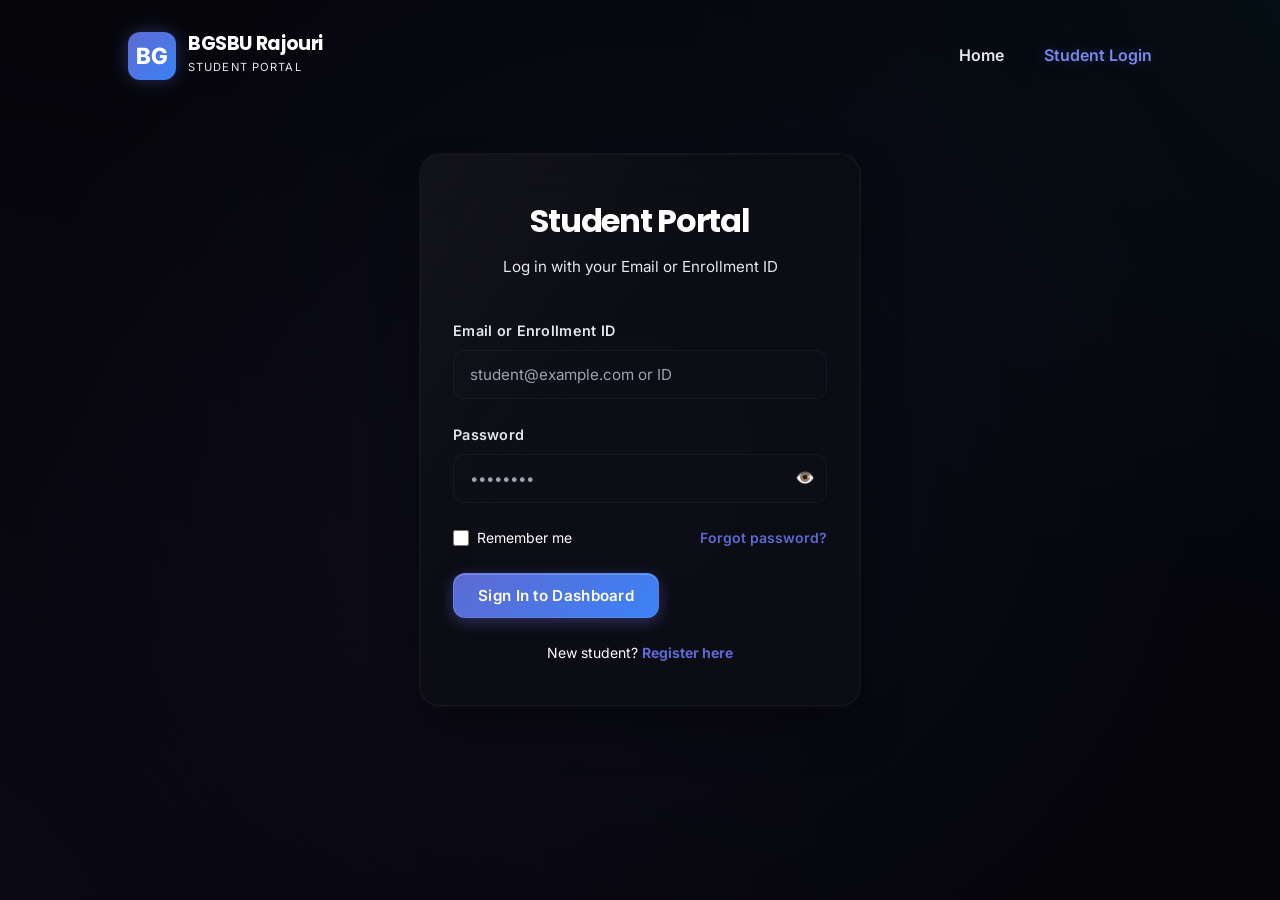
==== frontend/student-login.html @ d067db6d "Initial commit for production deployment" ====
<!DOCTYPE html>
<html lang="en">

<head>
    <meta charset="UTF-8">
    <meta name="viewport" content="width=device-width, initial-scale=1.0">
    <title>Student Portal - BGSBU Rajouri</title>
    <link rel="stylesheet" href="style.css">
</head>

<body class="student-portal-bg">

    <!-- ================= NAVBAR ================= -->
    <header class="navbar">
        <div class="logo">
            <div class="logo-box">BG</div>
            <div class="logo-text">
                <h2>BGSBU Rajouri</h2>
                <span>STUDENT PORTAL</span>
            </div>
        </div>
        <nav class="nav-links">
            <a href="index.html">Home</a>
            <a href="student-login.html" class="active">Student Login</a>
        </nav>
    </header>

    <!-- ================= AUTH CONTAINER ================= -->
    <section class="auth-container">

        <!-- ===== SIGN IN ===== -->
        <div class="auth-card" id="login-container">
            <div class="auth-header">
                <h1>Student Portal</h1>
                <p>Log in with your Email or Enrollment ID</p>
            </div>

            <form id="login-form" onsubmit="event.preventDefault(); handleLogin(event);">
                <input type="hidden" id="login-role" value="student">
                
                <div class="form-group">
                    <label for="username">Email or Enrollment ID</label>
                    <input type="text" id="username" name="username" class="form-input" placeholder="student@example.com or ID" required>
                </div>

                <div class="form-group relative">
                    <label for="password">Password</label>
                    <div style="position: relative;">
                        <input type="password" id="password" name="password" class="form-input" placeholder="••••••••" required style="padding-right: 40px;">
                        <span class="password-toggle" onclick="togglePasswordVisibility('password')" style="position: absolute; right: 12px; top: 50%; transform: translateY(-50%); cursor: pointer; color: var(--slate-400);">👁️</span>
                    </div>
                </div>

                <div style="display: flex; justify-content: space-between; align-items: center; margin-bottom: 24px; font-size: 0.875rem;">
                    <label style="display: flex; align-items: center; gap: 8px; cursor: pointer;">
                        <input type="checkbox" name="remember" style="width: 16px; height: 16px; accent-color: var(--primary);">
                        Remember me
                    </label>
                    <a href="#" style="color: var(--primary); font-weight: 600; text-decoration: none;" onclick="toggleForm('forgot-password-container')">Forgot password?</a>
                </div>

                <button type="submit" class="btn btn-primary">Sign In to Dashboard</button>

                <p style="text-align: center; margin-top: 24px; font-size: 0.875rem; color: var(--slate-500);">
                    New student? <a href="#" style="color: var(--primary); font-weight: 700; text-decoration: none;" onclick="toggleForm('register-container')">Register here</a>
                </p>
            </form>
        </div>

        <!-- ===== SIGN UP ===== -->
        <div class="auth-card" id="register-container" style="display: none; max-width: 560px;">
            <div class="auth-header">
                <h1>Student Registration</h1>
                <p>Join the BGSBU Hostel Community</p>
            </div>

            <form id="register-form" onsubmit="event.preventDefault(); handleRegister(event);">
                <input type="hidden" id="reg-role" value="student">
                
                <div style="display: grid; grid-template-columns: 1fr 1fr; gap: 16px;">
                    <div class="form-group">
                        <label for="reg-name">Full Name</label>
                        <input type="text" id="reg-name" class="form-input" placeholder="Enter name">
                        <span class="field-error" id="err-reg-name"></span>
                    </div>
                    <div class="form-group">
                        <label for="reg-email">Email Address</label>
                        <input type="email" id="reg-email" class="form-input" placeholder="you@example.com">
                        <span class="field-error" id="err-reg-email"></span>
                    </div>
                </div>

                <div id="student-reg-fields">
                    <div style="display: grid; grid-template-columns: 1fr 1fr; gap: 16px;">
                        <div class="form-group">
                            <label for="reg-student-id">Enrollment ID</label>
                            <input type="text" id="reg-student-id" class="form-input" placeholder="e.g. BGSBU2024001">
                            <span class="field-error" id="err-reg-student-id"></span>
                        </div>
                        <div class="form-group">
                            <label for="reg-department">Department</label>
                            <div style="position: relative;">
                                <input type="text" id="reg-department" list="dept-list" class="form-input" placeholder="Search department..." style="padding-right: 35px;">
                            </div>
                            <datalist id="dept-list">
                                <option value="B.Tech"><option value="MCA"><option value="MBA">
                                <!-- Other options can be appended by script if needed -->
                            </datalist>
                            <span class="field-error" id="err-reg-department"></span>
                        </div>
                    </div>
                    <div style="display: grid; grid-template-columns: 1fr 1fr; gap: 16px;">
                        <div class="form-group">
                            <label for="reg-course">Course</label>
                            <select id="reg-course" class="form-input" style="appearance: auto;">
                                <option value="">Select Course</option>
                                <option value="UG">UG</option>
                                <option value="PG">PG</option>
                                <option value="P.hd">P.hd</option>
                            </select>
                            <span class="field-error" id="err-reg-course"></span>
                        </div>
                        <div class="form-group">
                            <label for="reg-parent-phone">Parent's Phone</label>
                            <input type="tel" id="reg-parent-phone" class="form-input" placeholder="10-digit number">
                            <span class="field-error" id="err-reg-parent-phone"></span>
                        </div>
                    </div>
                    <div style="display: grid; grid-template-columns: 1fr 1fr; gap: 16px;">
                        <div class="form-group">
                            <label for="reg-hostel">Hostel</label>
                            <select id="reg-hostel" class="form-input" style="appearance: auto;" onchange="loadRoomsForHostel(this.value)">
                                <option value="">Select Hostel</option>
                            </select>
                            <span class="field-error" id="err-reg-hostel"></span>
                        </div>
                        <div class="form-group">
                            <label for="reg-room">Room No.</label>
                            <select id="reg-room" class="form-input" style="appearance: auto;" disabled>
                                <option value="">Select Hostel First</option>
                            </select>
                            <span class="field-error" id="err-reg-room"></span>
                        </div>
                    </div>
                </div>

                <div class="form-group">
                    <label for="reg-password">Security Password</label>
                    <div style="position: relative;">
                        <input type="password" id="reg-password" class="form-input" placeholder="Min. 6 characters">
                        <span class="password-toggle" onclick="togglePasswordVisibility('reg-password')" style="position: absolute; right: 12px; top: 50%; transform: translateY(-50%); cursor: pointer; color: var(--slate-400);">👁️</span>
                    </div>
                    <span class="field-error" id="err-reg-password"></span>
                </div>

                <div id="reg-success-banner" style="display: none; align-items: center; gap: 12px; background: rgba(16, 185, 129, 0.1); border: 1px solid var(--success); padding: 12px; border-radius: 8px; margin-bottom: 20px; color: var(--success); font-weight: 500;">
                    <span id="reg-success-msg"></span>
                </div>

                <button type="submit" class="btn btn-primary" id="reg-submit-btn">Register</button>

                <p style="text-align: center; margin-top: 24px; font-size: 0.875rem; color: var(--slate-500);">
                    Already registered? <a href="#" style="color: var(--primary); font-weight: 700; text-decoration: none;" onclick="toggleForm('login-container')">Sign In</a>
                </p>
            </form>
        </div>

        <!-- ===== FORGOT PASSWORD & OTP (Reused from logic) ===== -->
        <div class="auth-card" id="forgot-password-container" style="display: none;">
            <div class="auth-header">
                <h1>Reset Password</h1>
                <p>We'll send a code to your email</p>
            </div>
            <form id="forgot-password-form" onsubmit="event.preventDefault(); handleForgotPassword(event);">
                <div class="form-group">
                    <label for="forgot-email">Email Address</label>
                    <input type="email" id="forgot-email" class="form-input" placeholder="you@example.com" required>
                </div>
                <button type="submit" class="btn btn-primary">Send Reset Code</button>
                <p style="text-align: center; margin-top: 24px; font-size: 0.875rem; color: var(--slate-500);">
                    Remembered it? <a href="#" style="color: var(--primary); font-weight: 700; text-decoration: none;" onclick="toggleForm('login-container')">Back to Sign In</a>
                </p>
            </form>
        </div>

        <div class="auth-card" id="otp-container" style="display: none;">
            <div class="auth-header">
                <h1>Verify Code</h1>
                <p id="otp-message">Enter the 6-digit code sent to your email</p>
            </div>
            <form id="otp-form" onsubmit="event.preventDefault(); handleVerifyOTP(event);">
                <input type="hidden" id="otp-email-hidden">
                <input type="hidden" id="otp-context" value="verify">
                <div class="form-group">
                    <label for="otp-code">Verification Code</label>
                    <input type="text" id="otp-code" class="form-input" maxlength="6" required style="letter-spacing: 12px; font-size: 1.5rem; text-align: center; font-weight: 700;">
                </div>
                <div class="form-group" id="reset-password-group" style="display: none;">
                    <label for="reset-new-password">New Security Password</label>
                    <div style="position: relative;">
                        <input type="password" id="reset-new-password" class="form-input" placeholder="Enter new password">
                        <span class="password-toggle" onclick="togglePasswordVisibility('reset-new-password')" style="position: absolute; right: 12px; top: 50%; transform: translateY(-50%); cursor: pointer; color: var(--slate-400);">👁️</span>
                    </div>
                </div>
                <button type="submit" class="btn btn-primary" id="otp-submit-btn">Verify Account</button>
                <div style="text-align: center; margin-top: 24px; font-size: 0.875rem; color: var(--slate-500);">
                    <p>Didn't receive code? <a href="#" style="color: var(--primary); font-weight: 700; text-decoration: none;" onclick="handleResendOTP()">Resend Now</a></p>
                    <p style="margin-top: 12px;"><a href="#" style="color: var(--slate-400); text-decoration: none;" onclick="toggleForm('login-container')">← Back to Login</a></p>
                </div>
            </form>
        </div>

    </section>

    <script src="script.js?v=10"></script>
    <script>
        function togglePasswordVisibility(inputId) {
            const input = document.getElementById(inputId);
            if (input.type === 'password') {
                input.type = 'text';
            } else {
                input.type = 'password';
            }
        }
    </script>
</body>
</html>
---- frontend/style.css ----
/* 
    ==========================================================================
    HOSTEL LEAVE MANAGEMENT SYSTEM - FUTURISTIC PREMIUM DARK UI
    ==========================================================================
*/

@import url('https://fonts.googleapis.com/css2?family=Inter:wght@300;400;500;600;700;800&family=Poppins:wght@400;500;600;700;800&display=swap');

:root {
    /* Core Premium Dark Palette (Vercel/Linear inspired) */
    --bg-deep: #05050A;
    --bg-dark: #0A0A0F;
    --bg-card: rgba(15, 15, 20, 0.65);

    /* Primary Accent - Sophisticated Indigo/Cyan */
    --primary: #5E6AD2;
    --primary-hover: #7B88EB;
    --primary-glow: rgba(94, 106, 210, 0.4);
    --primary-light: rgba(94, 106, 210, 0.15);

    /* Semantic Colors */
    --success: #10B981;
    --danger: #F43F5E;
    --warning: #F59E0B;
    --info: #00E5FF;
    /* Electric Cyan */

    /* Neutral/Text Palette */
    --text-main: #FFFFFF;
    --text-muted: #E5E7EB;
    --text-dim: #9CA3AF;

    /* Advanced Glassmorphism Tokens */
    --glass-bg: rgba(10, 10, 15, 0.55);
    --glass-border: rgba(255, 255, 255, 0.04);
    --glass-shadow: 0 8px 32px 0 rgba(0, 0, 0, 0.5);
    --glass-blur: blur(24px);

    /* Transitions & Radii */
    --transition: cubic-bezier(0.25, 1, 0.5, 1) 0.4s;
    --radius-lg: 20px;
    --radius-md: 12px;
    --radius-sm: 6px;

    /* Spacing System */
    --space-1: 4px;
    --space-2: 8px;
    --space-3: 12px;
    --space-4: 16px;
    --space-6: 24px;
    --space-8: 32px;
    --space-10: 40px;
}

/* ===================== RESET & BASE ===================== */
* {
    margin: 0;
    padding: 0;
    box-sizing: border-box;
    -webkit-font-smoothing: antialiased;
    -moz-osx-font-smoothing: grayscale;
}

body {
    font-family: 'Inter', sans-serif;
    background-color: var(--bg-deep);
    color: var(--text-main);
    line-height: 1.6;
    overflow-x: hidden;
    min-height: 100vh;
}

/* Futuristic Ambient Animated Background */
body::before {
    content: '';
    position: fixed;
    top: -50%;
    left: -50%;
    width: 200%;
    height: 200%;
    background:
        radial-gradient(circle at 50% 50%, rgba(94, 106, 210, 0.08) 0%, transparent 40%),
        radial-gradient(circle at 80% 20%, rgba(0, 229, 255, 0.05) 0%, transparent 30%),
        radial-gradient(circle at 20% 80%, rgba(139, 92, 246, 0.05) 0%, transparent 40%),
        var(--bg-deep);
    z-index: -1;
    animation: ambientShift 30s ease-in-out infinite alternate;
}

body.warden-portal-bg::before {
    background:
        radial-gradient(circle at 50% 50%, rgba(245, 158, 11, 0.08) 0%, transparent 40%),
        radial-gradient(circle at 80% 20%, rgba(245, 158, 11, 0.05) 0%, transparent 30%),
        radial-gradient(circle at 20% 80%, rgba(139, 92, 246, 0.05) 0%, transparent 40%),
        var(--bg-deep);
}

body.admin-portal-bg::before {
    background:
        radial-gradient(circle at 50% 50%, rgba(244, 63, 94, 0.08) 0%, transparent 40%),
        radial-gradient(circle at 80% 20%, rgba(244, 63, 94, 0.05) 0%, transparent 30%),
        radial-gradient(circle at 20% 80%, rgba(0, 229, 255, 0.05) 0%, transparent 40%),
        var(--bg-deep);
}

@keyframes ambientShift {
    0% {
        transform: rotate(0deg) scale(1);
    }

    100% {
        transform: rotate(15deg) scale(1.1);
    }
}

h1,
h2,
h3,
h4,
h5,
h6 {
    font-family: 'Poppins', sans-serif;
    font-weight: 700;
    letter-spacing: -0.02em;
}

a {
    text-decoration: none;
    color: inherit;
    transition: var(--transition);
}

button {
    font-family: inherit;
}

/* Custom Scrollbar */
::-webkit-scrollbar {
    width: 8px;
}

::-webkit-scrollbar-track {
    background: var(--bg-deep);
}

::-webkit-scrollbar-thumb {
    background: var(--glass-border);
    border-radius: 10px;
}

::-webkit-scrollbar-thumb:hover {
    background: var(--text-dim);
}

/* ===================== DASHBOARD LAYOUT ===================== */

.dashboard-wrapper {
    display: flex;
    min-height: 100vh;
    background: transparent;
}

/* Top Navbar */
.dash-navbar {
    height: 80px;
    background: var(--glass-bg);
    backdrop-filter: var(--glass-blur);
    border-bottom: 1px solid var(--glass-border);
    display: flex;
    align-items: center;
    padding: 0 var(--space-8);
    position: fixed;
    top: 0;
    left: 0;
    right: 0;
    z-index: 1001;
    justify-content: space-between;
}

.sidebar-toggle-btn {
    display: flex;
    justify-content: center;
    align-items: center;
    width: 48px;
    height: 48px;
    background: rgba(255, 255, 255, 0.05);
    border: 1px solid rgba(255, 255, 255, 0.1);
    border-radius: var(--radius-md);
    cursor: pointer;
    transition: var(--transition);
    margin-right: var(--space-4);
    flex-shrink: 0;
    color: var(--text-main);
}

.sidebar-toggle-btn:hover {
    background: rgba(255, 255, 255, 0.1);
    border-color: rgba(94, 106, 210, 0.4);
    color: var(--primary-hover);
    transform: scale(1.05);
}

.sidebar-toggle-btn svg {
    width: 24px;
    height: 24px;
    transition: var(--transition);
}

.logo {
    display: flex;
    align-items: center;
    gap: var(--space-3);
}

.logo-box {
    width: 48px;
    height: 48px;
    background: linear-gradient(135deg, var(--primary), #3b82f6);
    color: white;
    display: flex;
    align-items: center;
    justify-content: center;
    border-radius: var(--radius-md);
    font-weight: 800;
    font-size: 1.4rem;
    box-shadow: 0 0 20px var(--primary-glow);
}

.logo-text h2 {
    font-size: 1.2rem;
    color: var(--text-main);
    line-height: 1;
}

.logo-text span {
    font-size: 0.7rem;
    color: var(--text-muted);
    text-transform: uppercase;
    letter-spacing: 0.1em;
}

.dash-user-info {
    display: flex;
    align-items: center;
    gap: var(--space-4);
}

.dash-user-avatar {
    width: 44px;
    height: 44px;
    background: var(--primary-light);
    border: 1px solid var(--primary);
    color: var(--primary-hover);
    border-radius: 50%;
    display: flex;
    align-items: center;
    justify-content: center;
    font-weight: 700;
}

.dash-user-name {
    display: flex;
    flex-direction: column;
}

.dash-user-name span {
    font-weight: 600;
    font-size: 0.9rem;
}

.dash-user-name small {
    color: var(--text-muted);
    font-size: 0.75rem;
}

.dash-logout-btn {
    padding: 10px 18px;
    background: rgba(244, 63, 94, 0.1);
    border: 1px solid rgba(244, 63, 94, 0.2);
    color: var(--danger);
    border-radius: var(--radius-sm);
    display: flex;
    align-items: center;
    gap: 8px;
    font-weight: 600;
}

.dash-logout-btn:hover {
    background: var(--danger);
    color: white;
}

/* Sidebar Styling */
.sidebar {
    width: 280px;
    background: var(--glass-bg);
    backdrop-filter: var(--glass-blur);
    border-right: 1px solid var(--glass-border);
    position: fixed;
    top: 80px;
    bottom: 0;
    left: 0;
    z-index: 1000;
    display: flex;
    flex-direction: column;
    padding: var(--space-6) var(--space-4);
    transition: var(--transition);
}

.sidebar.collapsed {
    width: 88px;
}

.sidebar-profile {
    padding: var(--space-4);
    background: rgba(255, 255, 255, 0.03);
    border-radius: var(--radius-md);
    border: 1px solid var(--glass-border);
    display: flex;
    align-items: center;
    gap: var(--space-3);
    margin-bottom: var(--space-8);
}

.sidebar-profile-avatar {
    width: 44px;
    height: 44px;
    background: linear-gradient(135deg, var(--primary), #4f46e5);
    border-radius: 12px;
    display: flex;
    align-items: center;
    justify-content: center;
    font-weight: 800;
    box-shadow: 0 4px 15px rgba(139, 92, 246, 0.3);
}

.sidebar-profile-text {
    overflow: hidden;
    transition: var(--transition);
}

.sidebar.collapsed .sidebar-profile-text {
    width: 0;
    opacity: 0;
    margin: 0;
}

.sidebar-profile-name {
    font-weight: 600;
    font-size: 0.95rem;
    white-space: nowrap;
}

.sidebar-profile-role {
    font-size: 0.75rem;
    color: var(--text-muted);
}

.sidebar-section-label {
    padding: 0 var(--space-4);
    margin-bottom: var(--space-4);
    font-size: 0.7rem;
    font-weight: 800;
    color: var(--text-dim);
    text-transform: uppercase;
    letter-spacing: 0.15em;
}

.sidebar.collapsed .sidebar-section-label {
    opacity: 0;
}

.sidebar-nav {
    display: flex;
    flex-direction: column;
    gap: 8px;
}

.nav-item {
    display: flex;
    align-items: center;
    gap: 14px;
    padding: 12px 16px;
    border-radius: 12px;
    color: var(--text-muted);
    font-weight: 500;
    font-size: 0.95rem;
    transition: var(--transition);
    border: 1px solid transparent;
    background: transparent;
    cursor: pointer;
    text-align: left;
    position: relative;
    overflow: hidden;
}

.nav-item::before {
    content: '';
    position: absolute;
    top: 0;
    left: 0;
    width: 3px;
    height: 100%;
    background: var(--primary);
    transform: scaleY(0);
    transition: transform 0.3s ease;
    transform-origin: center;
}

.nav-item:hover {
    background: rgba(255, 255, 255, 0.03);
    color: var(--text-main);
    transform: translateX(4px);
}

.nav-item.active {
    background: linear-gradient(90deg, var(--primary-light), transparent);
    color: var(--primary-hover);
    border: 1px solid rgba(94, 106, 210, 0.2);
    border-left: none;
    border-right: none;
}

.nav-item.active::before {
    transform: scaleY(1);
}

.nav-icon {
    font-size: 1.2rem;
    display: flex;
    align-items: center;
    justify-content: center;
    min-width: 24px;
    transition: var(--transition);
}

.nav-item:hover .nav-icon {
    transform: scale(1.1);
    color: var(--info);
}

.sidebar.collapsed .nav-label {
    display: none;
}

/* Main Content Area */
.dash-main {
    margin-left: 280px;
    margin-top: 80px;
    padding: var(--space-10) var(--space-8);
    flex-grow: 1;
    transition: var(--transition);
}

.sidebar.collapsed+.dash-main {
    margin-left: 88px;
}

/* ===================== COMPONENTS ===================== */

/* Premium Glass Cards */
.card,
.admin-section,
.auth-card {
    background: var(--bg-card);
    backdrop-filter: var(--glass-blur);
    border: 1px solid var(--glass-border);
    border-radius: var(--radius-lg);
    box-shadow: var(--glass-shadow);
    padding: var(--space-8);
    margin-bottom: var(--space-10);
    transition: var(--transition);
    position: relative;
    overflow: hidden;
}

.card::after,
.admin-section::after,
.auth-card::after {
    content: '';
    position: absolute;
    top: 0;
    left: 0;
    width: 100%;
    height: 100%;
    background: linear-gradient(125deg, rgba(255, 255, 255, 0.03) 0%, transparent 40%);
    pointer-events: none;
}

.card:hover,
.admin-section:hover {
    border-color: rgba(255, 255, 255, 0.1);
    background: rgba(20, 20, 28, 0.7);
    transform: translateY(-4px);
    box-shadow: 0 12px 40px rgba(0, 0, 0, 0.6), 0 0 0 1px rgba(94, 106, 210, 0.2);
}

.section-page-title {
    margin-bottom: var(--space-10);
}

.section-page-title h1 {
    font-size: 2.5rem;
    margin-bottom: 8px;
    background: linear-gradient(to right, #fff, var(--text-muted));
    -webkit-background-clip: text;
    background-clip: text;
    -webkit-text-fill-color: transparent;
}

.section-page-title p {
    color: var(--text-muted);
    font-size: 1.1rem;
}

.section-header {
    display: flex;
    justify-content: space-between;
    align-items: center;
    margin-bottom: var(--space-8);
    padding-bottom: var(--space-4);
    border-bottom: 1px solid var(--glass-border);
}

.section-header h2 {
    font-size: 1.5rem;
    color: var(--text-main);
}

/* Stats Grid */
.admin-stats {
    display: grid;
    grid-template-columns: repeat(auto-fit, minmax(280px, 1fr));
    gap: var(--space-8);
    margin-bottom: var(--space-10);
}

.stat-card {
    background: var(--bg-card);
    border: 1px solid var(--glass-border);
    border-radius: var(--radius-lg);
    padding: var(--space-8);
    display: flex;
    align-items: center;
    gap: var(--space-6);
    transition: var(--transition);
    position: relative;
    overflow: hidden;
}

.stat-card::before {
    content: '';
    position: absolute;
    top: 0;
    left: 0;
    width: 100%;
    height: 100%;
    background: linear-gradient(45deg, transparent, rgba(255, 255, 255, 0.03));
    pointer-events: none;
}

.stat-card:hover {
    transform: translateY(-8px);
    border-color: var(--primary);
    box-shadow: 0 20px 40px rgba(0, 0, 0, 0.4);
}

.stat-icon {
    width: 70px;
    height: 70px;
    background: var(--primary-light);
    color: var(--primary-hover);
    border-radius: 20px;
    display: flex;
    align-items: center;
    justify-content: center;
    font-size: 2.2rem;
    box-shadow: inset 0 0 15px rgba(139, 92, 246, 0.2);
}

.stat-info h3 {
    font-size: 2.4rem;
    margin-bottom: 4px;
    letter-spacing: -0.05em;
}

.stat-info p {
    font-size: 0.9rem;
    color: var(--text-muted);
    font-weight: 500;
}

/* Tables Styling */
.students-table-container,
.table-container {
    width: 100%;
    overflow-x: auto;
    border-radius: var(--radius-md);
    background: transparent;
    border: 1px solid var(--glass-border);
}

.students-table,
.data-table {
    width: 100%;
    border-collapse: collapse;
}

.students-table th,
.data-table th {
    text-align: left;
    padding: 18px 24px;
    background: rgba(255, 255, 255, 0.03);
    color: #FFFFFF;
    font-size: 0.8rem;
    font-weight: 800;
    text-transform: uppercase;
    letter-spacing: 0.15em;
    border-bottom: 2px solid var(--glass-border);
}

.students-table td,
.data-table td {
    padding: 18px 24px;
    border-bottom: 1px solid var(--glass-border);
    font-size: 0.95rem;
    color: var(--text-main);
    background: transparent;
    transition: background var(--transition);
}

.students-table tr:hover td,
.data-table tr:hover td {
    background: rgba(255, 255, 255, 0.05);
}

.students-table tr:nth-child(even) td,
.data-table tr:nth-child(even) td {
    background: rgba(255, 255, 255, 0.015);
}

.students-table tr:last-child td,
.data-table tr:last-child td {
    border-bottom: none;
}

/* Status Badges */
.status-pill,
[class^="status-"] {
    padding: 8px 16px;
    border-radius: 99px;
    font-size: 0.7rem;
    font-weight: 800;
    text-transform: uppercase;
    letter-spacing: 0.05em;
}

.status-approved,
.status-active,
.status-success {
    background: rgba(16, 185, 129, 0.15);
    color: #10b981;
    border: 1px solid rgba(16, 185, 129, 0.3);
    box-shadow: 0 0 10px rgba(16, 185, 129, 0.2);
}

.status-pending,
.status-warning {
    background: rgba(245, 158, 11, 0.15);
    color: #f59e0b;
    border: 1px solid rgba(245, 158, 11, 0.3);
    box-shadow: 0 0 10px rgba(245, 158, 11, 0.2);
}

.status-rejected,
.status-inactive,
.status-danger {
    background: rgba(244, 63, 94, 0.15);
    color: #f43f5e;
    border: 1px solid rgba(244, 63, 94, 0.3);
    box-shadow: 0 0 10px rgba(244, 63, 94, 0.2);
}

/* Buttons */
.btn {
    padding: 12px 24px;
    border-radius: 12px;
    font-weight: 600;
    font-size: 0.95rem;
    transition: var(--transition);
    display: inline-flex;
    align-items: center;
    justify-content: center;
    gap: 10px;
    cursor: pointer;
    border: 1px solid transparent;
    position: relative;
    overflow: hidden;
    letter-spacing: 0.02em;
}

.btn-primary {
    background: linear-gradient(135deg, var(--primary), #3b82f6);
    color: white;
    box-shadow: 0 4px 15px var(--primary-glow), inset 0 1px 0 rgba(255, 255, 255, 0.2);
    border: 1px solid rgba(255, 255, 255, 0.1);
}

.btn-primary:hover {
    background: linear-gradient(135deg, var(--primary-hover), #60a5fa);
    transform: translateY(-2px) scale(1.02);
    box-shadow: 0 8px 25px var(--primary-glow), inset 0 1px 0 rgba(255, 255, 255, 0.3);
}

.btn-secondary {
    background: rgba(255, 255, 255, 0.03);
    color: var(--text-main);
    border: 1px solid var(--glass-border);
    backdrop-filter: blur(10px);
}

.btn-secondary:hover {
    background: rgba(255, 255, 255, 0.08);
    border-color: rgba(255, 255, 255, 0.15);
    transform: translateY(-2px);
}

.btn-small {
    padding: 8px 16px;
    font-size: 0.8rem;
    border-radius: 10px;
}

/* Form Styling */
.form-group {
    margin-bottom: var(--space-6);
}

.form-group label {
    display: block;
    margin-bottom: 8px;
    font-size: 0.85rem;
    font-weight: 600;
    color: var(--text-muted);
    letter-spacing: 0.02em;
}

.form-input,
select,
textarea,
input[type="text"],
input[type="password"],
input[type="email"],
input[type="tel"],
input[type="date"] {
    width: 100%;
    padding: 14px 16px;
    background: rgba(15, 15, 25, 0.7);
    border: 1px solid var(--glass-border);
    border-radius: 12px;
    color: #FFFFFF;
    font-family: inherit;
    font-size: 0.95rem;
    transition: all 0.3s ease;
}

.form-input::placeholder {
    color: rgba(255, 255, 255, 0.4);
}

.form-input:hover {
    background: rgba(255, 255, 255, 0.05);
    border-color: rgba(255, 255, 255, 0.2);
}

.form-input:focus {
    outline: none;
    border-color: var(--primary);
    background: rgba(255, 255, 255, 0.08);
    box-shadow: 0 0 0 4px rgba(94, 106, 210, 0.15), 0 0 20px rgba(94, 106, 210, 0.1);
}

.form-input[readonly] {
    background: rgba(255, 255, 255, 0.02);
    color: var(--text-muted);
    cursor: not-allowed;
}

.form-input::placeholder,
textarea::placeholder,
input::placeholder {
    color: var(--text-dim);
    opacity: 1;
}

select option {
    background: var(--bg-deep);
    color: var(--text-main);
}

/* Hide Default Browser Password Reveal Icons */
input::-ms-reveal,
input::-ms-clear {
    display: none !important;
}

input::-webkit-contacts-auto-fill-button,
input::-webkit-credentials-auto-fill-button {
    visibility: hidden;
    display: none !important;
    pointer-events: none;
}

.password-toggle {
    user-select: none;
    transition: var(--transition);
}

.password-toggle:hover {
    color: var(--primary) !important;
}

/* ===================== AUTH PAGES ===================== */

.auth-container {
    min-height: 100vh;
    display: flex;
    align-items: center;
    justify-content: center;
    padding: var(--space-6);
    position: relative;
    z-index: 10;
}

.auth-card {
    max-width: 440px;
    width: 100%;
    padding: var(--space-10) var(--space-8);
    box-shadow: 0 25px 50px -12px rgba(0, 0, 0, 0.5), 0 0 0 1px rgba(255, 255, 255, 0.05);
}

.auth-header {
    text-align: center;
    margin-bottom: var(--space-10);
}

.auth-header h1 {
    font-size: 2rem;
    margin-bottom: 8px;
    color: white;
    letter-spacing: -0.04em;
}

.auth-header p {
    color: var(--text-muted);
    font-size: 0.95rem;
}

/* ===================== MODALS ===================== */
.modal {
    display: none;
    position: fixed;
    inset: 0;
    z-index: 2000;
    background: rgba(2, 2, 5, 0.7);
    backdrop-filter: blur(12px);
    overflow-y: auto;
    padding: var(--space-10) var(--space-4);
    opacity: 0;
    transition: opacity 0.3s ease;
}

.modal.show {
    opacity: 1;
}

.modal-content {
    background: var(--bg-card);
    backdrop-filter: blur(20px);
    border: 1px solid rgba(255, 255, 255, 0.08);
    border-radius: var(--radius-lg);
    box-shadow: 0 25px 50px -12px rgba(0, 0, 0, 0.7), 
                0 0 0 1px rgba(255, 255, 255, 0.05),
                inset 0 0 20px rgba(255, 255, 255, 0.02);
    transform: translateY(20px) scale(0.95);
    transition: transform 0.4s cubic-bezier(0.16, 1, 0.3, 1);
    max-width: 650px;
    width: 100%;
    margin: auto;
    position: relative;
    color: var(--text-main);
}

.modal.show .modal-content {
    transform: translateY(0) scale(1);
}

.modal-header {
    padding: var(--space-8);
    border-bottom: 1px solid var(--glass-border);
    display: flex;
    justify-content: space-between;
    align-items: center;
}

.modal-body {
    padding: var(--space-8);
}

.modal-close {
    font-size: 2rem;
    color: var(--text-muted);
    cursor: pointer;
    transition: var(--transition);
}

.modal-close:hover {
    color: white;
}

.form-row {
    display: grid;
    grid-template-columns: 1fr 1fr;
    gap: 20px;
    margin-bottom: 20px;
}

/* Modal Detail Specifics */
.modal-detail-grid {
    display: grid;
    grid-template-columns: 1fr 1fr;
    gap: 20px;
    margin-bottom: 24px;
}

.detail-item {
    display: flex;
    flex-direction: column;
    gap: 4px;
}

.detail-label {
    font-size: 0.75rem;
    font-weight: 800;
    text-transform: uppercase;
    letter-spacing: 0.1em;
    color: var(--info); /* Neon Cyan */
    opacity: 0.9;
}

.detail-value {
    font-size: 1rem;
    font-weight: 500;
    color: #FFFFFF;
}

.detail-section-title {
    font-size: 0.9rem;
    font-weight: 700;
    margin-bottom: 12px;
    color: var(--info);
    display: flex;
    align-items: center;
    gap: 8px;
}

.detail-text-box {
    background: rgba(255, 255, 255, 0.03);
    border: 1px solid rgba(255, 255, 255, 0.06);
    border-radius: var(--radius-md);
    padding: 16px;
    color: var(--text-muted);
    font-size: 0.95rem;
    line-height: 1.6;
    margin-top: 8px;
    min-height: 50px;
    box-shadow: inset 0 2px 4px rgba(0, 0, 0, 0.2);
}

.modal-header h3 {
    color: #FFFFFF;
    font-size: 1.4rem;
    text-shadow: 0 0 20px rgba(255, 255, 255, 0.1);
}

.modal-body strong {
    color: var(--info);
    font-weight: 600;
}

/* ===================== UTILITIES ===================== */
.text-gradient {
    background: linear-gradient(135deg, var(--primary), var(--info));
    -webkit-background-clip: text;
    background-clip: text;
    -webkit-text-fill-color: transparent;
}

.fadeIn {
    animation: fadeInAnim 0.5s var(--transition);
}

@keyframes fadeInAnim {
    from {
        opacity: 0;
        transform: translateY(15px);
    }

    to {
        opacity: 1;
        transform: translateY(0);
    }
}

/* Override Inline Styled Sidebar Stats for Theme Consistency */
.sb-stats-row>div {
    background: var(--primary-light) !important;
    border: 1px solid rgba(94, 106, 210, 0.15) !important;
    backdrop-filter: blur(10px);
}

.sb-stats-row div[id^="sb-total"] {
    color: var(--primary-hover) !important;
    text-shadow: 0 0 10px var(--primary-glow);
}

.sb-stats-row div:not([id^="sb-total"]) {
    color: var(--text-muted) !important;
}

/* Enhanced Table Actions */
.table-actions .btn {
    padding: 6px !important;
    min-width: 34px;
    height: 34px;
    border-radius: 8px;
}

/* Fade In Animation for Content Sections */
.content-section {
    display: none;
    opacity: 0;
}

.content-section.active-section {
    display: block;
    animation: fadeInContent 0.6s cubic-bezier(0.22, 1, 0.36, 1) forwards;
}

@keyframes fadeInContent {
    from {
        opacity: 0;
        transform: translateY(20px);
    }

    to {
        opacity: 1;
        transform: translateY(0);
    }
}

/* Logo Box Animation */
.logo-box {
    animation: float 4s ease-in-out infinite;
}

@keyframes float {

    0%,
    100% {
        transform: translateY(0);
    }

    50% {
        transform: translateY(-5px);
    }
}

/* ===================== LANDING PAGE STYLES ===================== */

.navbar {
    display: flex;
    justify-content: space-between;
    align-items: center;
    padding: var(--space-8) 10%;
    position: absolute;
    top: 0;
    left: 0;
    right: 0;
    z-index: 100;
}

.nav-links {
    display: flex;
    gap: var(--space-10);
}

.nav-links a {
    color: var(--text-muted);
    font-weight: 600;
    font-size: 1rem;
    transition: var(--transition);
}

.nav-links a:hover,
.nav-links a.active {
    color: var(--primary-hover);
    text-shadow: 0 0 15px var(--primary-glow);
}

.hero {
    padding: 180px 10% 100px;
    text-align: center;
    max-width: 1200px;
    margin: 0 auto;
}

.hero .badge {
    display: inline-block;
    padding: 8px 20px;
    background: var(--primary-light);
    color: var(--primary-hover);
    border: 1px solid rgba(139, 92, 246, 0.3);
    border-radius: 99px;
    font-size: 0.8rem;
    font-weight: 800;
    margin-bottom: var(--space-8);
    letter-spacing: 1px;
}

.hero h1 {
    font-size: 5.5rem;
    line-height: 1.1;
    margin-bottom: var(--space-6);
    letter-spacing: -0.04em;
    font-weight: 800;
}

.hero h1 span {
    display: block;
    background: linear-gradient(135deg, var(--primary), var(--info));
    -webkit-background-clip: text;
    background-clip: text;
    -webkit-text-fill-color: transparent;
}

.hero p {
    font-size: 1.4rem;
    color: var(--text-muted);
    max-width: 700px;
    margin: 0 auto var(--space-10);
    line-height: 1.6;
}

.hero-buttons {
    display: flex;
    justify-content: center;
    gap: var(--space-6);
}

/* Landing Stats */
.stats {
    display: grid;
    grid-template-columns: repeat(3, 1fr);
    gap: var(--space-8);
    padding: var(--space-10) 10%;
    max-width: 1200px;
    margin: 0 auto;
}

.stat {
    text-align: center;
    padding: var(--space-8);
    background: var(--bg-card);
    border: 1px solid var(--glass-border);
    border-radius: var(--radius-lg);
}

.stat h2 {
    font-size: 3rem;
    margin-bottom: 4px;
    color: var(--primary-hover);
}

.stat p {
    font-size: 0.9rem;
    font-weight: 700;
    color: var(--text-muted);
    letter-spacing: 2px;
}

/* Roles Section */
.roles {
    padding: 100px 10%;
    text-align: center;
    max-width: 1400px;
    margin: 0 auto;
}

.roles h2 {
    font-size: 3rem;
    margin-bottom: 16px;
}

.roles-subtext {
    color: var(--text-muted);
    font-size: 1.2rem;
    margin-bottom: var(--space-10);
}

.roles .cards {
    display: grid;
    grid-template-columns: repeat(auto-fit, minmax(280px, 1fr));
    gap: var(--space-8);
}

.roles .card {
    padding: var(--space-10);
    text-align: left;
    height: 100%;
}

.roles .card .icon {
    width: 60px;
    height: 60px;
    background: var(--primary-light);
    color: var(--primary-hover);
    border-radius: 18px;
    display: flex;
    align-items: center;
    justify-content: center;
    margin-bottom: var(--space-6);
}

.roles .card h3 {
    font-size: 1.5rem;
    margin-bottom: 12px;
}

.roles .card p {
    color: var(--text-muted);
    font-size: 1rem;
    line-height: 1.6;
}

footer {
    padding: var(--space-10) 10%;
    text-align: center;
    color: var(--text-dim);
    border-top: 1px solid var(--glass-border);
    margin-top: 50px;
}

/* ===================== RESPONSIVE ===================== */
@media (max-width: 900px) {
    .sidebar {
        transform: translateX(-100%);
    }

    .sidebar.mobile-open {
        transform: translateX(0);
    }

    .dash-main {
        margin-left: 0 !important;
        padding: var(--space-6) var(--space-4);
    }

    .sidebar-overlay.active {
        display: block;
    }

    .hero h1 {
        font-size: 3.5rem;
    }

    .stats {
        grid-template-columns: 1fr;
    }
}

@media (max-width: 640px) {
    .form-row {
        grid-template-columns: 1fr;
    }

    .admin-stats {
        grid-template-columns: 1fr;
    }

    .section-header {
        flex-direction: column;
        align-items: flex-start;
        gap: 15px;
    }

    .hero {
        padding-top: 120px;
    }

    .nav-links {
        display: none;
    }
}

/* ===================== ACTIVITY TIMELINE ===================== */
.activity-timeline {
    position: relative;
    padding-left: 30px;
    margin-top: 10px;
}

.activity-timeline::before {
    content: '';
    position: absolute;
    left: 4px;
    top: 5px;
    bottom: 5px;
    width: 2px;
    background: var(--glass-border);
}

.activity-item {
    position: relative;
    padding-bottom: 25px;
}

.activity-dot {
    position: absolute;
    left: -30px;
    top: 6px;
    width: 10px;
    height: 10px;
    border-radius: 50%;
    background: var(--primary);
    box-shadow: 0 0 10px var(--primary-glow);
    border: 2px solid var(--bg-dark);
    z-index: 1;
}

.activity-content {
    display: flex;
    flex-direction: column;
}

.activity-time {
    display: block;
    font-size: 0.75rem;
    color: var(--text-dim);
    margin-bottom: 4px;
    font-weight: 600;
}

.activity-text {
    font-size: 0.9rem;
    color: var(--text-muted);
    line-height: 1.4;
}

.activity-user {
    color: var(--text-main);
}

/* ===================== LEAVE ANALYTICS ===================== */

/* Controls bar: period pills + search */
.analytics-controls {
    display: flex;
    flex-wrap: wrap;
    gap: 24px;
    padding: 20px;
    background: rgba(255, 255, 255, 0.02);
    border: 1px solid var(--glass-border);
    border-radius: var(--radius-md);
    margin-bottom: 24px;
    align-items: flex-start;
}

.analytics-period-group {
    flex: 0 0 auto;
}

.analytics-search-group {
    flex: 1;
    min-width: 280px;
}

/* Period pill buttons */
.period-pills {
    display: flex;
    gap: 8px;
    flex-wrap: wrap;
}

.period-pill {
    padding: 8px 18px;
    border-radius: 99px;
    border: 1px solid var(--glass-border);
    background: rgba(255, 255, 255, 0.03);
    color: var(--text-muted);
    font-size: 0.82rem;
    font-weight: 600;
    cursor: pointer;
    transition: all 0.25s ease;
    letter-spacing: 0.03em;
}

.period-pill:hover {
    background: rgba(94, 106, 210, 0.15);
    border-color: rgba(94, 106, 210, 0.4);
    color: var(--primary-hover);
    transform: translateY(-1px);
}

.period-pill.active {
    background: linear-gradient(135deg, var(--primary), #3b82f6);
    border-color: transparent;
    color: #fff;
    box-shadow: 0 4px 14px rgba(94, 106, 210, 0.45);
    transform: translateY(-1px);
}

/* Summary strip (4 stat cards in a row) */
.analytics-summary-strip {
    display: grid;
    grid-template-columns: repeat(auto-fit, minmax(160px, 1fr));
    gap: 16px;
    margin-bottom: 24px;
}

.analytics-summary-card {
    background: var(--bg-card);
    border: 1px solid var(--glass-border);
    border-radius: var(--radius-md);
    padding: 16px 20px;
    display: flex;
    align-items: center;
    gap: 14px;
    transition: var(--transition);
}

.analytics-summary-card:hover {
    border-color: rgba(94, 106, 210, 0.35);
    transform: translateY(-3px);
    box-shadow: 0 8px 24px rgba(0,0,0,0.3);
}

.asm-icon {
    font-size: 1.8rem;
    width: 48px;
    height: 48px;
    background: var(--primary-light);
    border-radius: 12px;
    display: flex;
    align-items: center;
    justify-content: center;
    flex-shrink: 0;
}

.asm-value {
    font-size: 1.8rem;
    font-weight: 800;
    color: var(--text-main);
    line-height: 1;
    margin-bottom: 4px;
    letter-spacing: -0.04em;
}

.asm-label {
    font-size: 0.72rem;
    color: var(--text-dim);
    font-weight: 600;
    text-transform: uppercase;
    letter-spacing: 0.08em;
}

/* Empty state */
.analytics-empty-state {
    text-align: center;
    padding: 48px 24px;
    color: var(--text-muted);
    background: rgba(255, 255, 255, 0.015);
    border: 1px dashed var(--glass-border);
    border-radius: var(--radius-md);
}

/* Results list */
.analytics-results-list {
    display: flex;
    flex-direction: column;
    gap: 12px;
}

/* Individual student analytics card */
.analytics-student-card {
    border-radius: var(--radius-md);
    border: 1px solid var(--glass-border);
    background: var(--bg-card);
    overflow: hidden;
    transition: all 0.25s ease;
}

.analytics-student-card:hover {
    border-color: rgba(94, 106, 210, 0.3);
    box-shadow: 0 6px 20px rgba(0,0,0,0.3);
}

/* Intensity left-border indicator */
.analytics-student-card.low    { border-left: 4px solid #10B981; }
.analytics-student-card.medium { border-left: 4px solid #F59E0B; }
.analytics-student-card.high   { border-left: 4px solid #F43F5E; }

/* Card header (clickable) */
.asc-header {
    display: flex;
    align-items: center;
    gap: 16px;
    padding: 16px 20px;
    cursor: pointer;
    user-select: none;
    transition: background 0.2s ease;
}

.asc-header:hover {
    background: rgba(255,255,255,0.04);
}

.asc-rank {
    min-width: 36px;
    height: 36px;
    background: var(--primary-light);
    color: var(--primary-hover);
    border-radius: 50%;
    display: flex;
    align-items: center;
    justify-content: center;
    font-weight: 800;
    font-size: 0.95rem;
    flex-shrink: 0;
}

.asc-identity {
    flex: 1;
    min-width: 0;
}

.asc-name {
    font-weight: 700;
    font-size: 1rem;
    color: var(--text-main);
    margin-bottom: 2px;
    white-space: nowrap;
    overflow: hidden;
    text-overflow: ellipsis;
}

.asc-meta {
    font-size: 0.78rem;
    color: var(--text-dim);
}

.asc-stats {
    display: flex;
    gap: 24px;
    flex-shrink: 0;
}

.asc-stat {
    text-align: center;
}

.asc-stat-value {
    display: block;
    font-size: 1.35rem;
    font-weight: 800;
    color: var(--text-main);
    line-height: 1;
    letter-spacing: -0.03em;
}

.asc-stat-label {
    display: block;
    font-size: 0.68rem;
    color: var(--text-dim);
    font-weight: 600;
    text-transform: uppercase;
    letter-spacing: 0.07em;
    margin-top: 3px;
}

.asc-chevron {
    font-size: 0.75rem;
    color: var(--text-dim);
    flex-shrink: 0;
    transition: transform 0.2s ease;
}

/* Card body (expandable) */
.asc-body {
    padding: 0 20px 16px;
    border-top: 1px solid var(--glass-border);
    animation: slideDown 0.2s ease;
}

@keyframes slideDown {
    from { opacity: 0; transform: translateY(-6px); }
    to   { opacity: 1; transform: translateY(0); }
}

/* Inner breakdown table */
.analytics-breakdown-table {
    width: 100%;
    border-collapse: collapse;
    margin-top: 14px;
    font-size: 0.88rem;
}

.analytics-breakdown-table th {
    text-align: left;
    padding: 10px 14px;
    background: rgba(255, 255, 255, 0.03);
    color: var(--text-dim);
    font-size: 0.72rem;
    font-weight: 700;
    text-transform: uppercase;
    letter-spacing: 0.12em;
    border-bottom: 1px solid var(--glass-border);
}

.analytics-breakdown-table td {
    padding: 10px 14px;
    color: var(--text-muted);
    border-bottom: 1px solid rgba(255,255,255,0.03);
}

.analytics-breakdown-table tr:last-child td {
    border-bottom: none;
}

.analytics-breakdown-table tr:hover td {
    background: rgba(255,255,255,0.04);
    color: var(--text-main);
}

/* Responsive tweaks */
@media (max-width: 768px) {
    .analytics-controls {
        flex-direction: column;
        gap: 16px;
    }

    .asc-stats {
        gap: 14px;
    }

    .asc-stat-value {
        font-size: 1.1rem;
    }

    .analytics-summary-strip {
        grid-template-columns: repeat(2, 1fr);
    }
}

/* Landing Page Stats */
.stats {
    display: grid;
    grid-template-columns: repeat(auto-fit, minmax(200px, 1fr));
    gap: 20px;
    padding: 60px var(--space-8);
    background: rgba(255, 255, 255, 0.02);
    border-top: 1px solid var(--glass-border);
    border-bottom: 1px solid var(--glass-border);
    text-align: center;
}

.stat h2 {
    font-size: 2.5rem;
    color: var(--primary);
    margin-bottom: 8px;
    font-weight: 800;
}

.stat p {
    font-size: 0.85rem;
    color: var(--text-dim);
    letter-spacing: 0.1em;
    font-weight: 600;
}

/* About & Contacts Sections */
.about-section, .contacts-section {
    position: relative;
    overflow: hidden;
}

.about-section::before {
    content: '';
    position: absolute;
    width: 300px;
    height: 300px;
    background: var(--primary-glow);
    filter: blur(100px);
    top: -150px;
    right: -150px;
    opacity: 0.3;
    pointer-events: none;
}

.contact-card:hover {
    transform: translateY(-10px);
    border-color: var(--primary) !important;
    box-shadow: 0 20px 40px rgba(0,0,0,0.4), 0 0 20px var(--primary-light);
}

.contact-card a:hover {
    color: var(--primary-hover) !important;
}

/* Settings Form Styles */
.settings-grid {
    display: grid;
    grid-template-columns: repeat(auto-fit, minmax(300px, 1fr));
    gap: 24px;
}

.form-group label {
    display: block;
    margin-bottom: 8px;
    font-size: 0.9rem;
    font-weight: 600;
    color: var(--text-muted);
}

@media (max-width: 768px) {
    .about-section, .contacts-section {
        padding: 60px 5% !important;
    }
    .section-title h2 {
        font-size: 2rem !important;
    }
}

input::-ms-reveal, input::-ms-clear { display: none; }
input::-webkit-credentials-auto-fill-button { visibility: hidden; pointer-events: none; position: absolute; right: 0; }
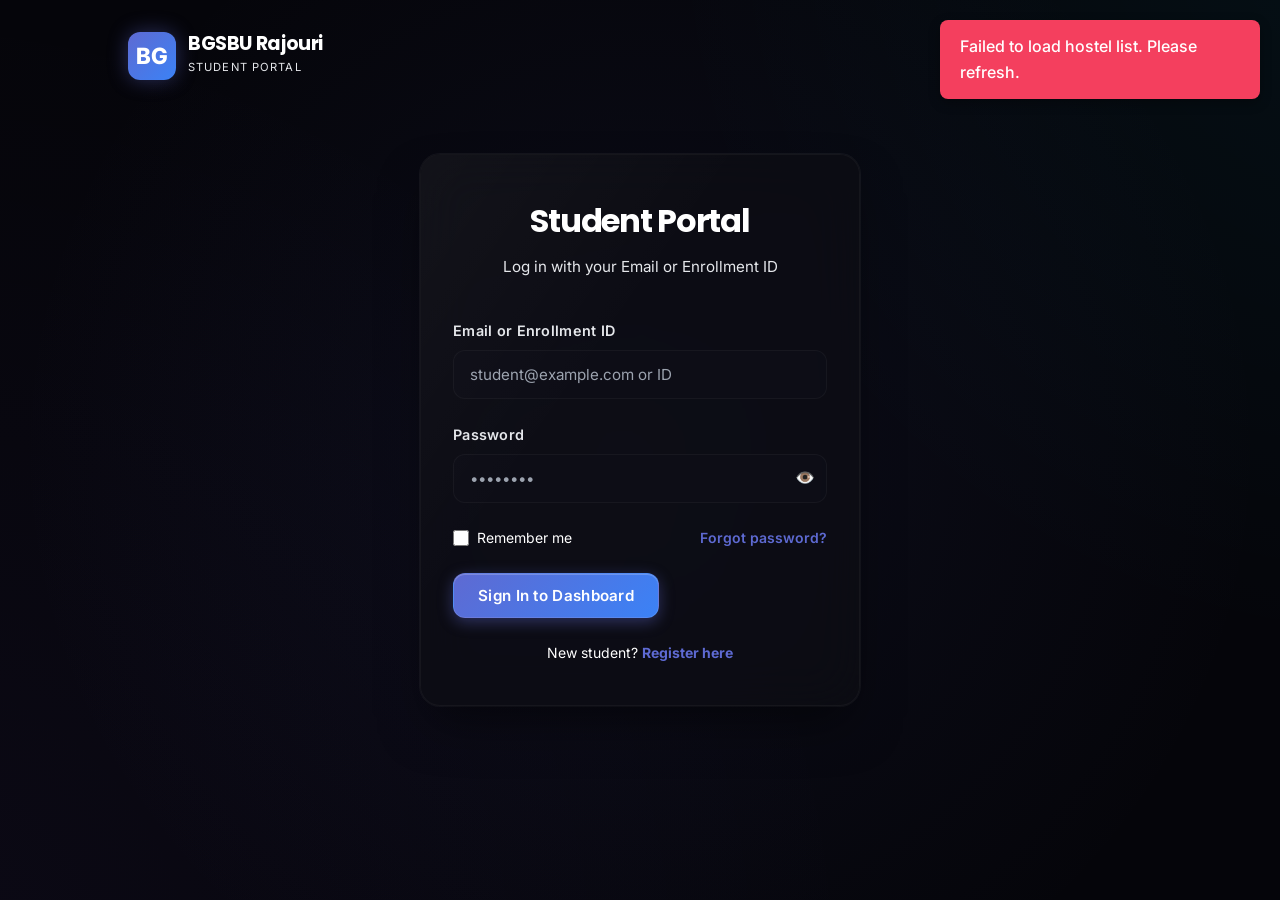
==== commit 7a2ec343: "Updated project features" ====
--- a/frontend/student-login.html
+++ b/frontend/student-login.html
@@ -99,13 +99,9 @@
                         </div>
                         <div class="form-group">
                             <label for="reg-department">Department</label>
-                            <div style="position: relative;">
-                                <input type="text" id="reg-department" list="dept-list" class="form-input" placeholder="Search department..." style="padding-right: 35px;">
-                            </div>
-                            <datalist id="dept-list">
-                                <option value="B.Tech"><option value="MCA"><option value="MBA">
-                                <!-- Other options can be appended by script if needed -->
-                            </datalist>
+                            <select id="reg-department" class="form-input" style="appearance: auto;">
+                                <option value="">Select Department</option>
+                            </select>
                             <span class="field-error" id="err-reg-department"></span>
                         </div>
                     </div>
@@ -129,16 +125,14 @@
                     <div style="display: grid; grid-template-columns: 1fr 1fr; gap: 16px;">
                         <div class="form-group">
                             <label for="reg-hostel">Hostel</label>
-                            <select id="reg-hostel" class="form-input" style="appearance: auto;" onchange="loadRoomsForHostel(this.value)">
+                            <select id="reg-hostel" class="form-input" style="appearance: auto;">
                                 <option value="">Select Hostel</option>
                             </select>
                             <span class="field-error" id="err-reg-hostel"></span>
                         </div>
                         <div class="form-group">
                             <label for="reg-room">Room No.</label>
-                            <select id="reg-room" class="form-input" style="appearance: auto;" disabled>
-                                <option value="">Select Hostel First</option>
-                            </select>
+                            <input type="text" id="reg-room" class="form-input" placeholder="e.g. 319">
                             <span class="field-error" id="err-reg-room"></span>
                         </div>
                     </div>
--- a/frontend/style.css
+++ b/frontend/style.css
@@ -1732,7 +1732,85 @@
     color: var(--text-muted);
 }
 
+/* ===================== MOBILE RESPONSIVENESS ===================== */
+@media (max-width: 1024px) {
+    .dash-main {
+        padding: var(--space-6) var(--space-4);
+    }
+    .admin-stats {
+        grid-template-columns: repeat(auto-fit, minmax(220px, 1fr));
+    }
+}
+
 @media (max-width: 768px) {
+    /* Navbar */
+    .dash-navbar {
+        padding: 0 var(--space-4);
+        justify-content: space-between;
+    }
+    .logo-text h2 {
+        font-size: 1rem;
+    }
+    .dash-user-name {
+        display: none;
+    }
+    
+    /* Sidebar */
+    .sidebar {
+        transform: translateX(-100%);
+        width: 280px;
+        box-shadow: 10px 0 30px rgba(0,0,0,0.5);
+        transition: transform 0.3s ease;
+    }
+    .sidebar.mobile-open {
+        transform: translateX(0);
+    }
+    
+    /* Main Content */
+    .dash-main, .sidebar.collapsed + .dash-main {
+        margin-left: 0 !important;
+        padding: var(--space-4);
+        padding-top: 100px; /* Account for navbar */
+    }
+    
+    /* Dashboard Cards */
+    .admin-stats {
+        grid-template-columns: 1fr;
+    }
+    .stat-card {
+        padding: var(--space-4);
+    }
+    
+    /* Forms & Inline Grids */
+    .auth-card [style*="grid-template-columns"], 
+    .card [style*="grid-template-columns"],
+    .settings-grid {
+        grid-template-columns: 1fr !important;
+        gap: 16px !important;
+    }
+    
+    .form-input, select, textarea, input[type="text"], input[type="password"], input[type="email"], input[type="tel"], input[type="date"] {
+        padding: 12px 14px;
+        font-size: 1rem; /* Prevent zoom */
+    }
+    
+    /* Table Responsive Overrides */
+    .students-table th, .students-table td,
+    .data-table th, .data-table td {
+        padding: 12px 16px;
+        font-size: 0.85rem;
+        white-space: nowrap;
+    }
+    
+    .card, .auth-card {
+        padding: var(--space-4);
+        margin-bottom: var(--space-6);
+    }
+    
+    .section-page-title h1 {
+        font-size: 1.8rem;
+    }
+    
     .about-section, .contacts-section {
         padding: 60px 5% !important;
     }
@@ -1741,5 +1819,18 @@
     }
 }
 
+/* Prevent horizontal scroll globally */
+html, body {
+    max-width: 100%;
+    overflow-x: hidden;
+}
+
+/* Tables horizontal scrolling */
+.table-container, .students-table-container {
+    overflow-x: auto;
+    -webkit-overflow-scrolling: touch;
+    width: 100%;
+}
+
 input::-ms-reveal, input::-ms-clear { display: none; }
 input::-webkit-credentials-auto-fill-button { visibility: hidden; pointer-events: none; position: absolute; right: 0; }
